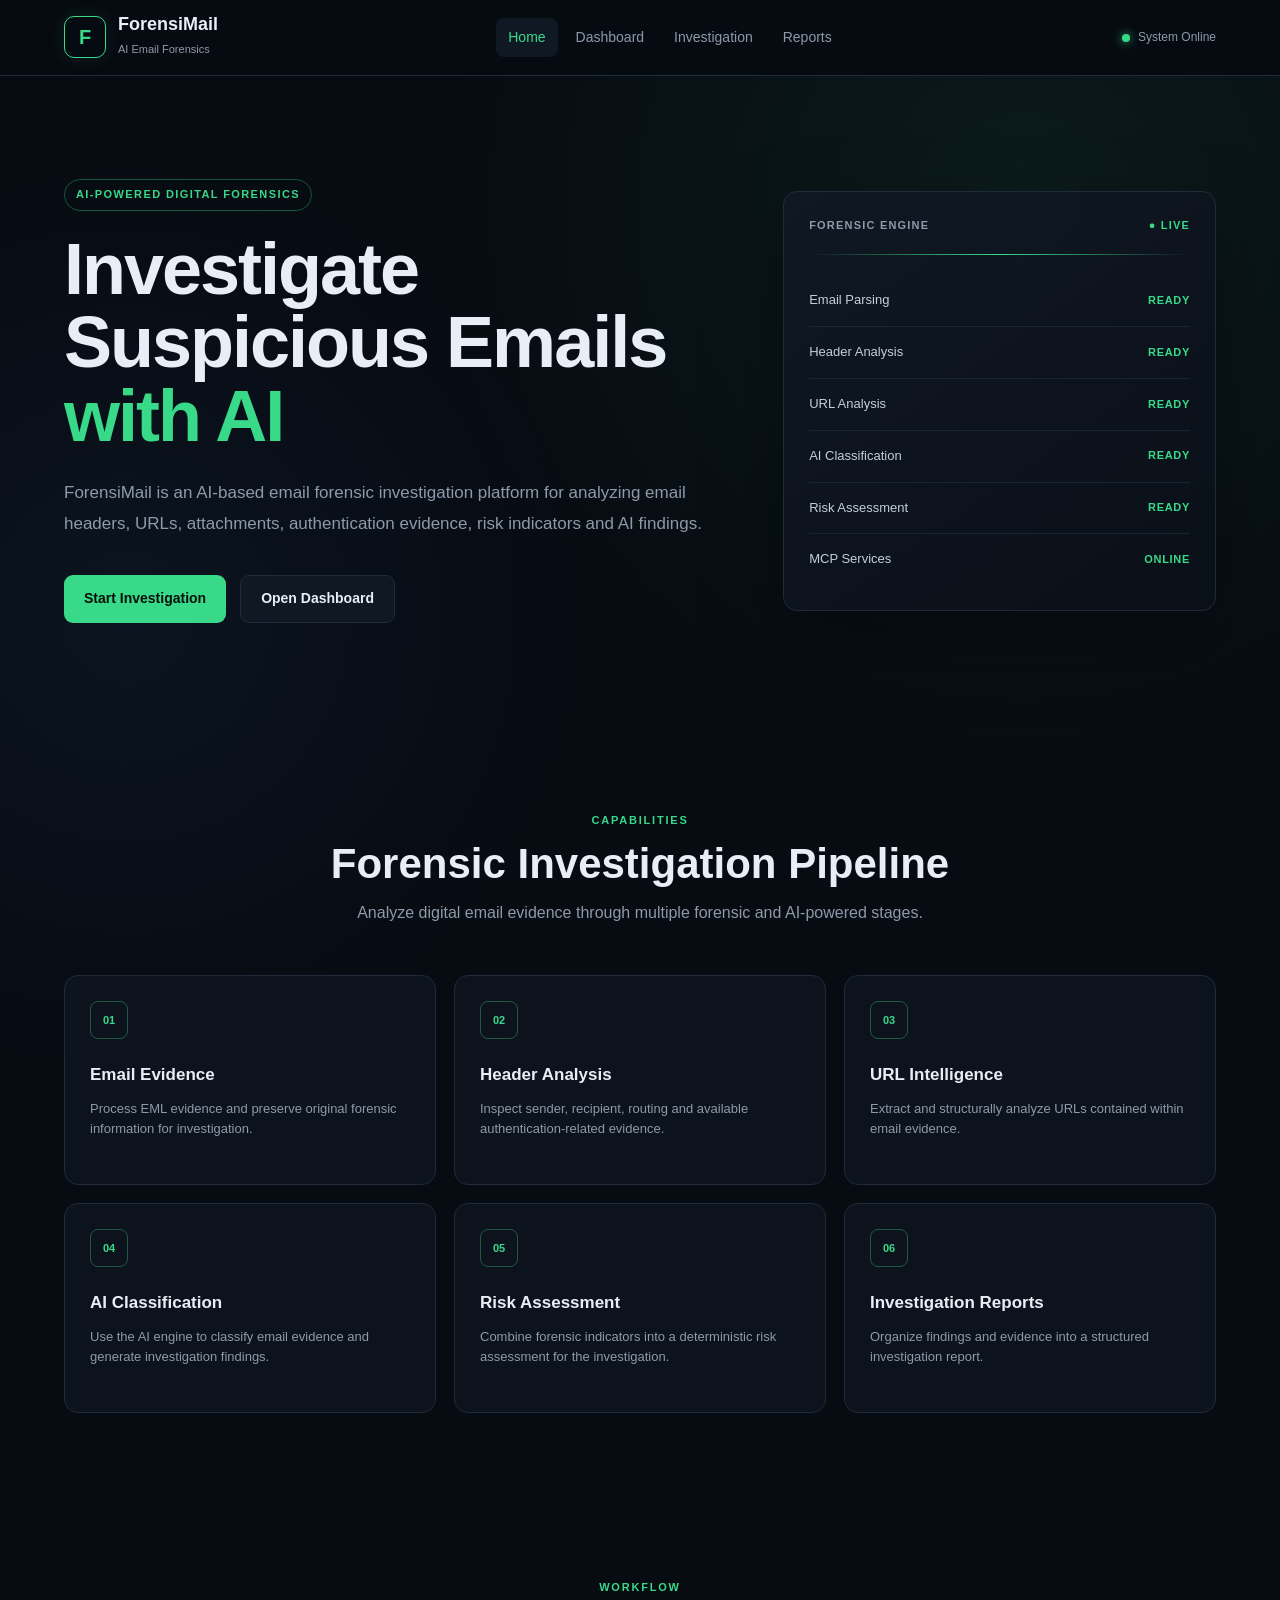
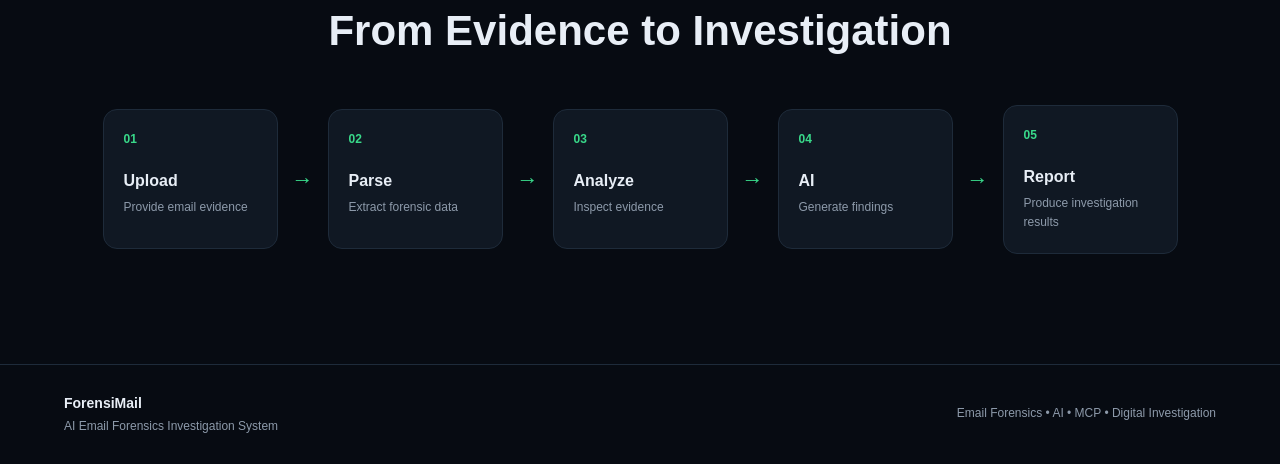
==== frontend/index.html @ 3de2c6c2 "Update API, database, debate engine and frontend" ====
<!DOCTYPE html>
<html lang="en">
<head>
    <meta charset="UTF-8">
    <meta name="viewport" content="width=device-width, initial-scale=1.0">

    <title>ForensiMail | AI Email Forensics</title>

    <link rel="stylesheet" href="./css/style.css">
</head>

<body>

    <!-- Navigation -->
    <header class="navbar">
        <div class="brand">
            <div class="brand-icon">F</div>
            <div>
                <h1>ForensiMail</h1>
                <span>AI Email Forensics</span>
            </div>
        </div>

        <nav>
            <a href="./index.html" class="active">Home</a>
            <a href="./pages/dashboard.html">Dashboard</a>
            <a href="./pages/investigation.html">Investigation</a>
            <a href="./pages/reports.html">Reports</a>
        </nav>

        <div class="system-status">
            <span class="status-dot"></span>
            System Online
        </div>
    </header>


    <!-- Hero -->
    <main>

        <section class="hero">

            <div class="hero-content">

                <div class="badge">
                    AI-POWERED DIGITAL FORENSICS
                </div>

                <h2>
                    Investigate Suspicious Emails
                    <span>with AI</span>
                </h2>

                <p>
                    ForensiMail is an AI-based email forensic investigation
                    platform for analyzing email headers, URLs, attachments,
                    authentication evidence, risk indicators and AI findings.
                </p>

                <div class="hero-actions">
                    <a href="./pages/investigation.html" class="btn btn-primary">
                        Start Investigation
                    </a>

                    <a href="./pages/dashboard.html" class="btn btn-secondary">
                        Open Dashboard
                    </a>
                </div>

            </div>


            <!-- Investigation Card -->
            <div class="hero-card">

                <div class="card-header">
                    <span>FORENSIC ENGINE</span>
                    <span class="live-label">● LIVE</span>
                </div>

                <div class="scan-line"></div>

                <div class="analysis-item">
                    <span>Email Parsing</span>
                    <strong class="success">READY</strong>
                </div>

                <div class="analysis-item">
                    <span>Header Analysis</span>
                    <strong class="success">READY</strong>
                </div>

                <div class="analysis-item">
                    <span>URL Analysis</span>
                    <strong class="success">READY</strong>
                </div>

                <div class="analysis-item">
                    <span>AI Classification</span>
                    <strong class="success">READY</strong>
                </div>

                <div class="analysis-item">
                    <span>Risk Assessment</span>
                    <strong class="success">READY</strong>
                </div>

                <div class="analysis-item">
                    <span>MCP Services</span>
                    <strong class="success">ONLINE</strong>
                </div>

            </div>

        </section>


        <!-- Platform capabilities -->
        <section class="features">

            <div class="section-heading">
                <span>CAPABILITIES</span>
                <h2>Forensic Investigation Pipeline</h2>
                <p>
                    Analyze digital email evidence through multiple
                    forensic and AI-powered stages.
                </p>
            </div>


            <div class="feature-grid">

                <article class="feature-card">
                    <div class="feature-icon">01</div>
                    <h3>Email Evidence</h3>
                    <p>
                        Process EML evidence and preserve original
                        forensic information for investigation.
                    </p>
                </article>


                <article class="feature-card">
                    <div class="feature-icon">02</div>
                    <h3>Header Analysis</h3>
                    <p>
                        Inspect sender, recipient, routing and available
                        authentication-related evidence.
                    </p>
                </article>


                <article class="feature-card">
                    <div class="feature-icon">03</div>
                    <h3>URL Intelligence</h3>
                    <p>
                        Extract and structurally analyze URLs contained
                        within email evidence.
                    </p>
                </article>


                <article class="feature-card">
                    <div class="feature-icon">04</div>
                    <h3>AI Classification</h3>
                    <p>
                        Use the AI engine to classify email evidence and
                        generate investigation findings.
                    </p>
                </article>


                <article class="feature-card">
                    <div class="feature-icon">05</div>
                    <h3>Risk Assessment</h3>
                    <p>
                        Combine forensic indicators into a deterministic
                        risk assessment for the investigation.
                    </p>
                </article>


                <article class="feature-card">
                    <div class="feature-icon">06</div>
                    <h3>Investigation Reports</h3>
                    <p>
                        Organize findings and evidence into a structured
                        investigation report.
                    </p>
                </article>

            </div>

        </section>


        <!-- Architecture -->
        <section class="pipeline">

            <div class="section-heading">
                <span>WORKFLOW</span>
                <h2>From Evidence to Investigation</h2>
            </div>

            <div class="pipeline-flow">

                <div class="pipeline-step">
                    <div class="step-number">01</div>
                    <h3>Upload</h3>
                    <p>Provide email evidence</p>
                </div>

                <div class="pipeline-arrow">→</div>

                <div class="pipeline-step">
                    <div class="step-number">02</div>
                    <h3>Parse</h3>
                    <p>Extract forensic data</p>
                </div>

                <div class="pipeline-arrow">→</div>

                <div class="pipeline-step">
                    <div class="step-number">03</div>
                    <h3>Analyze</h3>
                    <p>Inspect evidence</p>
                </div>

                <div class="pipeline-arrow">→</div>

                <div class="pipeline-step">
                    <div class="step-number">04</div>
                    <h3>AI</h3>
                    <p>Generate findings</p>
                </div>

                <div class="pipeline-arrow">→</div>

                <div class="pipeline-step">
                    <div class="step-number">05</div>
                    <h3>Report</h3>
                    <p>Produce investigation results</p>
                </div>

            </div>

        </section>

    </main>


    <!-- Footer -->
    <footer>

        <div>
            <strong>ForensiMail</strong>
            <span>AI Email Forensics Investigation System</span>
        </div>

        <div>
            Email Forensics • AI • MCP • Digital Investigation
        </div>

    </footer>


    <script src="./js/app.js"></script>

</body>
</html>
---- frontend/css/style.css ----
/* =========================================================
   FORENSIMAIL — AI EMAIL FORENSICS
   Global Styles
   ========================================================= */

:root {
    --bg: #070b12;
    --bg-secondary: #0c121c;
    --panel: #101823;
    --panel-hover: #141f2c;
    --border: #1e2b3a;
    --text: #e8eef6;
    --muted: #8d9aaa;
    --accent: #39d98a;
    --accent-dark: #1c9b62;
    --blue: #4da3ff;
    --danger: #ff5c6c;
    --warning: #f5b942;
    --radius: 14px;
    --max-width: 1200px;
}

* {
    margin: 0;
    padding: 0;
    box-sizing: border-box;
}

html {
    scroll-behavior: smooth;
}

body {
    min-height: 100vh;
    background:
        radial-gradient(circle at 80% 10%, rgba(57, 217, 138, 0.08), transparent 28%),
        radial-gradient(circle at 10% 30%, rgba(77, 163, 255, 0.06), transparent 25%),
        var(--bg);
    color: var(--text);
    font-family: Inter, "Segoe UI", Arial, sans-serif;
    line-height: 1.6;
}

/* =========================================================
   NAVBAR
   ========================================================= */

.navbar {
    width: 100%;
    min-height: 76px;
    padding: 0 5%;
    display: flex;
    align-items: center;
    justify-content: space-between;
    gap: 30px;
    border-bottom: 1px solid var(--border);
    background: rgba(7, 11, 18, 0.92);
    backdrop-filter: blur(14px);
    position: sticky;
    top: 0;
    z-index: 1000;
}

.brand {
    display: flex;
    align-items: center;
    gap: 12px;
    flex-shrink: 0;
}

.brand-icon {
    width: 42px;
    height: 42px;
    border: 1px solid var(--accent);
    border-radius: 10px;
    display: grid;
    place-items: center;
    color: var(--accent);
    font-size: 20px;
    font-weight: 800;
    box-shadow: 0 0 18px rgba(57, 217, 138, 0.12);
}

.brand h1 {
    font-size: 18px;
    line-height: 1.1;
}

.brand span {
    color: var(--muted);
    font-size: 11px;
}

nav {
    display: flex;
    align-items: center;
    gap: 6px;
}

nav a {
    color: var(--muted);
    text-decoration: none;
    padding: 8px 12px;
    border-radius: 8px;
    font-size: 14px;
    transition: 0.2s ease;
}

nav a:hover,
nav a.active {
    color: var(--text);
    background: var(--panel);
}

nav a.active {
    color: var(--accent);
}

.system-status {
    display: flex;
    align-items: center;
    gap: 8px;
    color: var(--muted);
    font-size: 12px;
    white-space: nowrap;
}

.status-dot {
    width: 8px;
    height: 8px;
    border-radius: 50%;
    background: var(--accent);
    box-shadow: 0 0 10px rgba(57, 217, 138, 0.8);
}

/* =========================================================
   HERO
   ========================================================= */

.hero {
    width: min(var(--max-width), 90%);
    margin: 0 auto;
    min-height: 650px;
    display: grid;
    grid-template-columns: 1.2fr 0.8fr;
    align-items: center;
    gap: 70px;
    padding: 90px 0;
}

.badge {
    display: inline-block;
    padding: 6px 11px;
    margin-bottom: 22px;
    border: 1px solid rgba(57, 217, 138, 0.35);
    border-radius: 999px;
    color: var(--accent);
    font-size: 11px;
    font-weight: 700;
    letter-spacing: 1.4px;
}

.hero h2 {
    max-width: 720px;
    font-size: clamp(42px, 6vw, 72px);
    line-height: 1.02;
    letter-spacing: -2px;
    margin-bottom: 25px;
}

.hero h2 span {
    color: var(--accent);
}

.hero-content > p {
    max-width: 650px;
    color: var(--muted);
    font-size: 17px;
    line-height: 1.8;
}

.hero-actions {
    display: flex;
    flex-wrap: wrap;
    gap: 14px;
    margin-top: 35px;
}

.btn {
    display: inline-flex;
    align-items: center;
    justify-content: center;
    min-height: 48px;
    padding: 0 20px;
    border-radius: 9px;
    text-decoration: none;
    font-size: 14px;
    font-weight: 700;
    transition: 0.2s ease;
}

.btn-primary {
    background: var(--accent);
    color: #06100b;
}

.btn-primary:hover {
    background: #52e59a;
    transform: translateY(-2px);
}

.btn-secondary {
    border: 1px solid var(--border);
    color: var(--text);
    background: var(--panel);
}

.btn-secondary:hover {
    background: var(--panel-hover);
    border-color: #34475b;
}

/* =========================================================
   FORENSIC ENGINE CARD
   ========================================================= */

.hero-card {
    padding: 25px;
    border: 1px solid var(--border);
    border-radius: var(--radius);
    background:
        linear-gradient(145deg, rgba(16, 24, 35, 0.98), rgba(10, 16, 24, 0.98));
    box-shadow: 0 30px 80px rgba(0, 0, 0, 0.35);
}

.card-header {
    display: flex;
    justify-content: space-between;
    color: var(--muted);
    font-size: 11px;
    font-weight: 700;
    letter-spacing: 1.2px;
}

.live-label {
    color: var(--accent);
}

.scan-line {
    height: 1px;
    margin: 20px 0;
    background: linear-gradient(
        90deg,
        transparent,
        var(--accent),
        transparent
    );
}

.analysis-item {
    display: flex;
    justify-content: space-between;
    align-items: center;
    padding: 15px 0;
    border-bottom: 1px solid rgba(30, 43, 58, 0.75);
    color: #c4cfdb;
    font-size: 13px;
}

.analysis-item:last-child {
    border-bottom: 0;
}

.success {
    color: var(--accent);
    font-size: 11px;
    letter-spacing: 0.7px;
}

/* =========================================================
   SECTION HEADINGS
   ========================================================= */

.section-heading {
    text-align: center;
    max-width: 700px;
    margin: 0 auto 50px;
}

.section-heading > span {
    color: var(--accent);
    font-size: 11px;
    font-weight: 800;
    letter-spacing: 1.8px;
}

.section-heading h2 {
    margin: 8px 0 12px;
    font-size: clamp(28px, 4vw, 42px);
    line-height: 1.15;
}

.section-heading p {
    color: var(--muted);
}

/* =========================================================
   FEATURES
   ========================================================= */

.features {
    width: min(var(--max-width), 90%);
    margin: 0 auto;
    padding: 80px 0;
}

.feature-grid {
    display: grid;
    grid-template-columns: repeat(3, 1fr);
    gap: 18px;
}

.feature-card {
    min-height: 210px;
    padding: 25px;
    border: 1px solid var(--border);
    border-radius: var(--radius);
    background: rgba(16, 24, 35, 0.7);
    transition: 0.25s ease;
}

.feature-card:hover {
    transform: translateY(-4px);
    border-color: #304255;
    background: var(--panel-hover);
}

.feature-icon {
    width: 38px;
    height: 38px;
    margin-bottom: 22px;
    display: grid;
    place-items: center;
    border: 1px solid rgba(57, 217, 138, 0.35);
    border-radius: 8px;
    color: var(--accent);
    font-size: 11px;
    font-weight: 800;
}

.feature-card h3 {
    margin-bottom: 10px;
    font-size: 17px;
}

.feature-card p {
    color: var(--muted);
    font-size: 13px;
}

/* =========================================================
   PIPELINE
   ========================================================= */

.pipeline {
    width: min(var(--max-width), 90%);
    margin: 0 auto;
    padding: 80px 0 110px;
}

.pipeline-flow {
    display: flex;
    align-items: center;
    justify-content: center;
    gap: 14px;
    flex-wrap: wrap;
}

.pipeline-step {
    width: 175px;
    min-height: 140px;
    padding: 20px;
    border: 1px solid var(--border);
    border-radius: var(--radius);
    background: var(--panel);
}

.step-number {
    color: var(--accent);
    font-size: 12px;
    font-weight: 800;
    margin-bottom: 18px;
}

.pipeline-step h3 {
    font-size: 16px;
    margin-bottom: 5px;
}

.pipeline-step p {
    color: var(--muted);
    font-size: 12px;
}

.pipeline-arrow {
    color: var(--accent);
    font-size: 22px;
}

/* =========================================================
   FOOTER
   ========================================================= */

footer {
    min-height: 100px;
    padding: 25px 5%;
    display: flex;
    align-items: center;
    justify-content: space-between;
    gap: 20px;
    border-top: 1px solid var(--border);
    color: var(--muted);
    font-size: 12px;
}

footer div {
    display: flex;
    flex-direction: column;
    gap: 3px;
}

footer strong {
    color: var(--text);
    font-size: 14px;
}

/* =========================================================
   RESPONSIVE
   ========================================================= */

@media (max-width: 950px) {
    .navbar {
        flex-wrap: wrap;
        padding: 15px 5%;
    }

    nav {
        order: 3;
        width: 100%;
        justify-content: center;
        overflow-x: auto;
    }

    .hero {
        grid-template-columns: 1fr;
        gap: 45px;
        padding: 70px 0;
    }

    .feature-grid {
        grid-template-columns: repeat(2, 1fr);
    }
}

@media (max-width: 600px) {
    .navbar {
        gap: 15px;
    }

    .system-status {
        display: none;
    }

    nav {
        justify-content: flex-start;
    }

    nav a {
        font-size: 12px;
    }

    .hero {
        min-height: auto;
        padding: 55px 0;
    }

    .hero h2 {
        font-size: 42px;
        letter-spacing: -1px;
    }

    .hero-content > p {
        font-size: 15px;
    }

    .feature-grid {
        grid-template-columns: 1fr;
    }

    .pipeline-flow {
        flex-direction: column;
    }

    .pipeline-arrow {
        transform: rotate(90deg);
    }

    .pipeline-step {
        width: 100%;
    }

    footer {
        flex-direction: column;
        align-items: flex-start;
    }
}
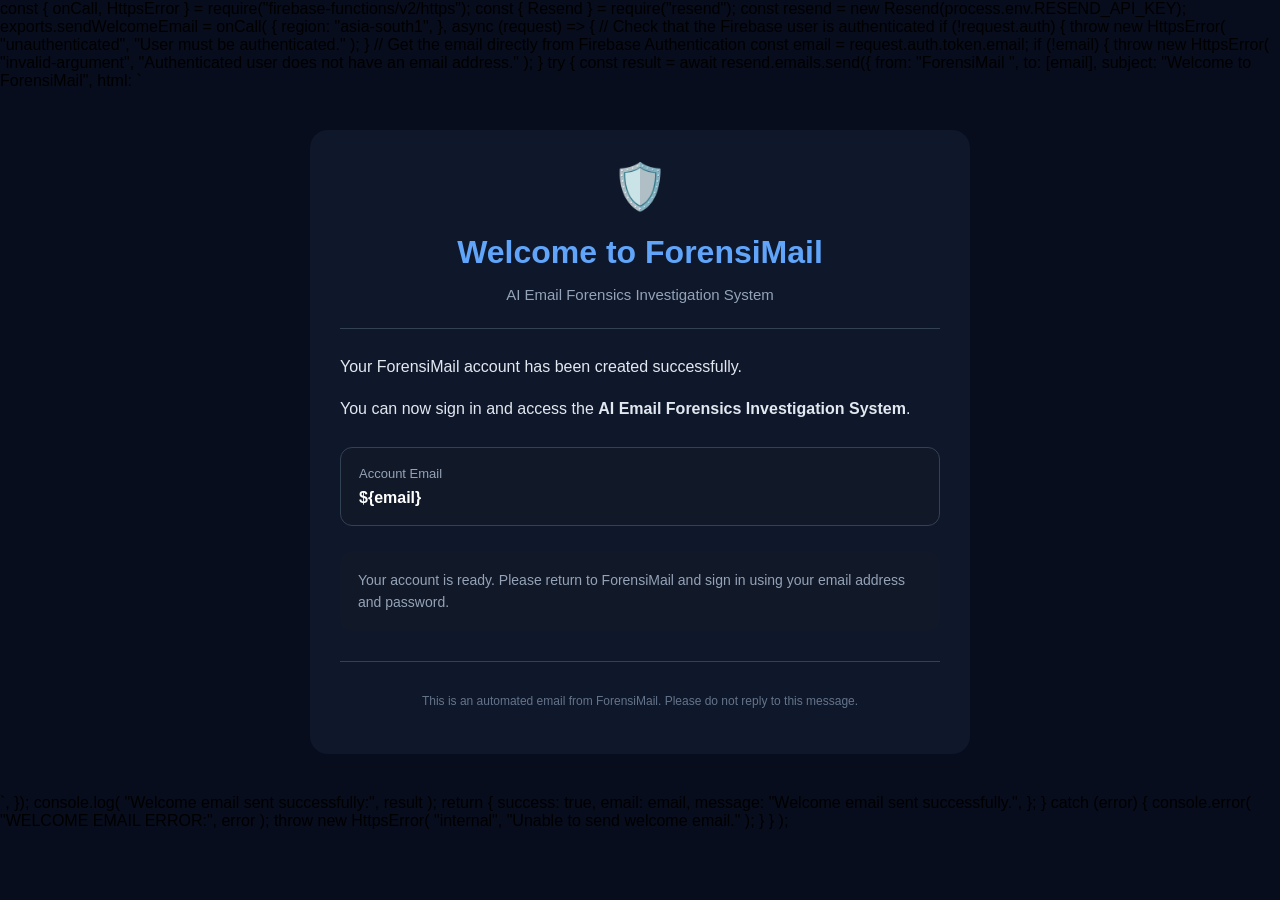
==== commit 6465aca5: "Update AI email forensics system and parallel testing" ====
--- a/frontend/index.html
+++ b/frontend/index.html
@@ -1,270 +1,204 @@
+const { onCall, HttpsError } = require("firebase-functions/v2/https");
+const { Resend } = require("resend");
+
+const resend = new Resend(process.env.RESEND_API_KEY);
+
+exports.sendWelcomeEmail = onCall(
+  {
+    region: "asia-south1",
+  },
+  async (request) => {
+
+    // Check that the Firebase user is authenticated
+    if (!request.auth) {
+      throw new HttpsError(
+        "unauthenticated",
+        "User must be authenticated."
+      );
+    }
+
+    // Get the email directly from Firebase Authentication
+    const email = request.auth.token.email;
+
+    if (!email) {
+      throw new HttpsError(
+        "invalid-argument",
+        "Authenticated user does not have an email address."
+      );
+    }
+
+    try {
+
+      const result = await resend.emails.send({
+        from: "ForensiMail <onboarding@resend.dev>",
+
+        to: [email],
+
+        subject: "Welcome to ForensiMail",
+
+        html: `
 <!DOCTYPE html>
-<html lang="en">
+<html>
 <head>
     <meta charset="UTF-8">
-    <meta name="viewport" content="width=device-width, initial-scale=1.0">
-
-    <title>ForensiMail | AI Email Forensics</title>
-
-    <link rel="stylesheet" href="./css/style.css">
+    <title>Welcome to ForensiMail</title>
 </head>
 
-<body>
-
-    <!-- Navigation -->
-    <header class="navbar">
-        <div class="brand">
-            <div class="brand-icon">F</div>
-            <div>
-                <h1>ForensiMail</h1>
-                <span>AI Email Forensics</span>
-            </div>
+<body style="
+    margin:0;
+    padding:0;
+    background:#080d1d;
+    font-family:Arial,Helvetica,sans-serif;
+">
+
+    <div style="
+        max-width:600px;
+        margin:40px auto;
+        padding:30px;
+        background:#0f172a;
+        border-radius:18px;
+        color:#ffffff;
+    ">
+
+        <div style="
+            text-align:center;
+            font-size:45px;
+            margin-bottom:15px;
+        ">
+            🛡️
         </div>
 
-        <nav>
-            <a href="./index.html" class="active">Home</a>
-            <a href="./pages/dashboard.html">Dashboard</a>
-            <a href="./pages/investigation.html">Investigation</a>
-            <a href="./pages/reports.html">Reports</a>
-        </nav>
-
-        <div class="system-status">
-            <span class="status-dot"></span>
-            System Online
+        <h1 style="
+            text-align:center;
+            color:#60a5fa;
+            margin-bottom:10px;
+        ">
+            Welcome to ForensiMail
+        </h1>
+
+        <p style="
+            text-align:center;
+            color:#94a3b8;
+            font-size:15px;
+        ">
+            AI Email Forensics Investigation System
+        </p>
+
+        <hr style="
+            border:none;
+            border-top:1px solid #334155;
+            margin:25px 0;
+        ">
+
+        <p style="
+            color:#e2e8f0;
+            font-size:16px;
+            line-height:1.6;
+        ">
+            Your ForensiMail account has been created successfully.
+        </p>
+
+        <p style="
+            color:#e2e8f0;
+            font-size:16px;
+            line-height:1.6;
+        ">
+            You can now sign in and access the
+            <strong>AI Email Forensics Investigation System</strong>.
+        </p>
+
+        <div style="
+            margin-top:25px;
+            padding:18px;
+            background:#111827;
+            border:1px solid #334155;
+            border-radius:12px;
+        ">
+
+            <p style="
+                margin:0 0 8px 0;
+                color:#94a3b8;
+                font-size:13px;
+            ">
+                Account Email
+            </p>
+
+            <p style="
+                margin:0;
+                color:#ffffff;
+                font-size:16px;
+                font-weight:bold;
+            ">
+                ${email}
+            </p>
+
         </div>
-    </header>
-
-
-    <!-- Hero -->
-    <main>
-
-        <section class="hero">
-
-            <div class="hero-content">
-
-                <div class="badge">
-                    AI-POWERED DIGITAL FORENSICS
-                </div>
-
-                <h2>
-                    Investigate Suspicious Emails
-                    <span>with AI</span>
-                </h2>
-
-                <p>
-                    ForensiMail is an AI-based email forensic investigation
-                    platform for analyzing email headers, URLs, attachments,
-                    authentication evidence, risk indicators and AI findings.
-                </p>
-
-                <div class="hero-actions">
-                    <a href="./pages/investigation.html" class="btn btn-primary">
-                        Start Investigation
-                    </a>
-
-                    <a href="./pages/dashboard.html" class="btn btn-secondary">
-                        Open Dashboard
-                    </a>
-                </div>
-
-            </div>
-
-
-            <!-- Investigation Card -->
-            <div class="hero-card">
-
-                <div class="card-header">
-                    <span>FORENSIC ENGINE</span>
-                    <span class="live-label">● LIVE</span>
-                </div>
-
-                <div class="scan-line"></div>
-
-                <div class="analysis-item">
-                    <span>Email Parsing</span>
-                    <strong class="success">READY</strong>
-                </div>
-
-                <div class="analysis-item">
-                    <span>Header Analysis</span>
-                    <strong class="success">READY</strong>
-                </div>
-
-                <div class="analysis-item">
-                    <span>URL Analysis</span>
-                    <strong class="success">READY</strong>
-                </div>
-
-                <div class="analysis-item">
-                    <span>AI Classification</span>
-                    <strong class="success">READY</strong>
-                </div>
-
-                <div class="analysis-item">
-                    <span>Risk Assessment</span>
-                    <strong class="success">READY</strong>
-                </div>
-
-                <div class="analysis-item">
-                    <span>MCP Services</span>
-                    <strong class="success">ONLINE</strong>
-                </div>
-
-            </div>
-
-        </section>
-
-
-        <!-- Platform capabilities -->
-        <section class="features">
-
-            <div class="section-heading">
-                <span>CAPABILITIES</span>
-                <h2>Forensic Investigation Pipeline</h2>
-                <p>
-                    Analyze digital email evidence through multiple
-                    forensic and AI-powered stages.
-                </p>
-            </div>
-
-
-            <div class="feature-grid">
-
-                <article class="feature-card">
-                    <div class="feature-icon">01</div>
-                    <h3>Email Evidence</h3>
-                    <p>
-                        Process EML evidence and preserve original
-                        forensic information for investigation.
-                    </p>
-                </article>
-
-
-                <article class="feature-card">
-                    <div class="feature-icon">02</div>
-                    <h3>Header Analysis</h3>
-                    <p>
-                        Inspect sender, recipient, routing and available
-                        authentication-related evidence.
-                    </p>
-                </article>
-
-
-                <article class="feature-card">
-                    <div class="feature-icon">03</div>
-                    <h3>URL Intelligence</h3>
-                    <p>
-                        Extract and structurally analyze URLs contained
-                        within email evidence.
-                    </p>
-                </article>
-
-
-                <article class="feature-card">
-                    <div class="feature-icon">04</div>
-                    <h3>AI Classification</h3>
-                    <p>
-                        Use the AI engine to classify email evidence and
-                        generate investigation findings.
-                    </p>
-                </article>
-
-
-                <article class="feature-card">
-                    <div class="feature-icon">05</div>
-                    <h3>Risk Assessment</h3>
-                    <p>
-                        Combine forensic indicators into a deterministic
-                        risk assessment for the investigation.
-                    </p>
-                </article>
-
-
-                <article class="feature-card">
-                    <div class="feature-icon">06</div>
-                    <h3>Investigation Reports</h3>
-                    <p>
-                        Organize findings and evidence into a structured
-                        investigation report.
-                    </p>
-                </article>
-
-            </div>
-
-        </section>
-
-
-        <!-- Architecture -->
-        <section class="pipeline">
-
-            <div class="section-heading">
-                <span>WORKFLOW</span>
-                <h2>From Evidence to Investigation</h2>
-            </div>
-
-            <div class="pipeline-flow">
-
-                <div class="pipeline-step">
-                    <div class="step-number">01</div>
-                    <h3>Upload</h3>
-                    <p>Provide email evidence</p>
-                </div>
-
-                <div class="pipeline-arrow">→</div>
-
-                <div class="pipeline-step">
-                    <div class="step-number">02</div>
-                    <h3>Parse</h3>
-                    <p>Extract forensic data</p>
-                </div>
-
-                <div class="pipeline-arrow">→</div>
-
-                <div class="pipeline-step">
-                    <div class="step-number">03</div>
-                    <h3>Analyze</h3>
-                    <p>Inspect evidence</p>
-                </div>
-
-                <div class="pipeline-arrow">→</div>
-
-                <div class="pipeline-step">
-                    <div class="step-number">04</div>
-                    <h3>AI</h3>
-                    <p>Generate findings</p>
-                </div>
-
-                <div class="pipeline-arrow">→</div>
-
-                <div class="pipeline-step">
-                    <div class="step-number">05</div>
-                    <h3>Report</h3>
-                    <p>Produce investigation results</p>
-                </div>
-
-            </div>
-
-        </section>
-
-    </main>
-
-
-    <!-- Footer -->
-    <footer>
-
-        <div>
-            <strong>ForensiMail</strong>
-            <span>AI Email Forensics Investigation System</span>
+
+        <div style="
+            margin-top:25px;
+            padding:18px;
+            background:#111827;
+            border-radius:12px;
+        ">
+
+            <p style="
+                margin:0;
+                color:#94a3b8;
+                font-size:14px;
+                line-height:1.6;
+            ">
+                Your account is ready. Please return to
+                ForensiMail and sign in using your email
+                address and password.
+            </p>
+
         </div>
 
-        <div>
-            Email Forensics • AI • MCP • Digital Investigation
-        </div>
-
-    </footer>
-
-
-    <script src="./js/app.js"></script>
+        <hr style="
+            border:none;
+            border-top:1px solid #334155;
+            margin:30px 0;
+        ">
+
+        <p style="
+            text-align:center;
+            color:#64748b;
+            font-size:12px;
+            line-height:1.6;
+        ">
+            This is an automated email from ForensiMail.
+            Please do not reply to this message.
+        </p>
+
+    </div>
 
 </body>
-</html>+</html>
+        `,
+      });
+
+      console.log(
+        "Welcome email sent successfully:",
+        result
+      );
+
+      return {
+        success: true,
+        email: email,
+        message: "Welcome email sent successfully.",
+      };
+
+    } catch (error) {
+
+      console.error(
+        "WELCOME EMAIL ERROR:",
+        error
+      );
+
+      throw new HttpsError(
+        "internal",
+        "Unable to send welcome email."
+      );
+    }
+  }
+);
